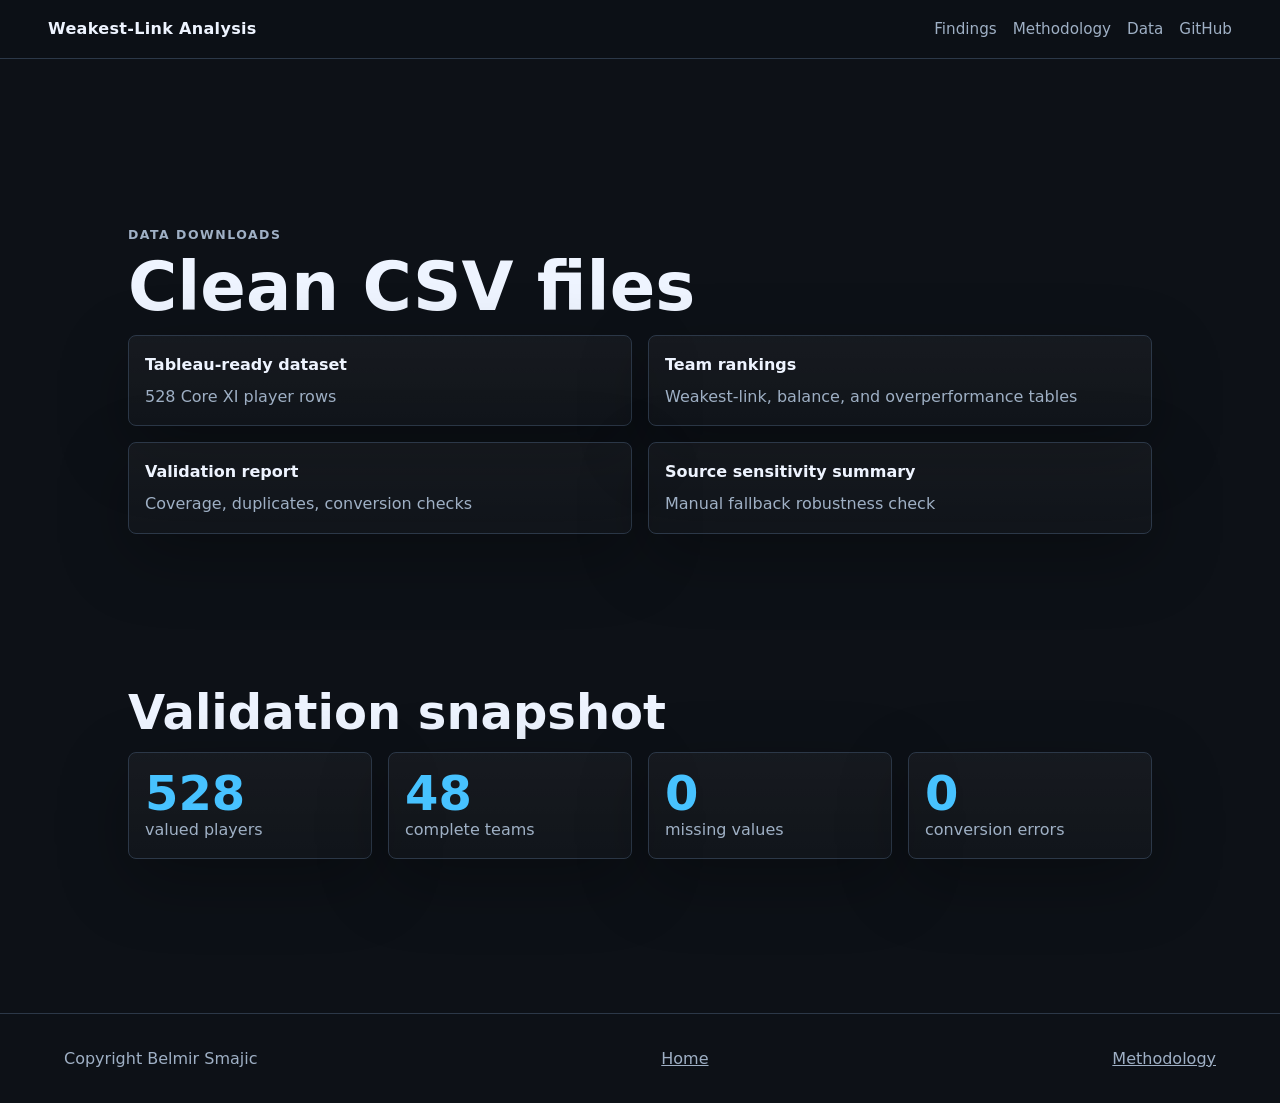
==== docs/data.html @ 553e45a3 "Publish World Cup weakest-link portfolio project" ====
<!doctype html>
<html lang="en">
<head>
  <meta charset="utf-8">
  <meta name="viewport" content="width=device-width, initial-scale=1">
  <title>Data | 2026 World Cup Weakest-Link Analysis</title>
  <link rel="icon" href="assets/favicon.svg" type="image/svg+xml">
  <link rel="stylesheet" href="styles.css">
</head>
<body>
  <header class="site-header">
    <a class="brand" href="index.html">Weakest-Link Analysis</a>
    <nav aria-label="Primary navigation">
      <a href="index.html#findings">Findings</a>
      <a href="methodology.html">Methodology</a>
      <a href="data.html">Data</a>
      <a href="https://github.com/BelmirSmajic/2026-world-cup-weakest-link">GitHub</a>
    </nav>
  </header>
  <main class="page">
    <section class="section">
      <p class="eyebrow">Data downloads</p>
      <h1>Clean CSV files</h1>
      <div class="download-grid">
        <a href="data/tableau_world_cup_weakest_link.csv"><strong>Tableau-ready dataset</strong><span>528 Core XI player rows</span></a>
        <a href="data/team_rankings.csv"><strong>Team rankings</strong><span>Weakest-link, balance, and overperformance tables</span></a>
        <a href="data/final_value_validation_report.csv"><strong>Validation report</strong><span>Coverage, duplicates, conversion checks</span></a>
        <a href="data/source_mix_sensitivity_summary.csv"><strong>Source sensitivity summary</strong><span>Manual fallback robustness check</span></a>
      </div>
    </section>
    <section class="section">
      <h2>Validation snapshot</h2>
      <div class="metric-grid compact">
        <article><strong>528</strong><span>valued players</span></article>
        <article><strong>48</strong><span>complete teams</span></article>
        <article><strong>0</strong><span>missing values</span></article>
        <article><strong>0</strong><span>conversion errors</span></article>
      </div>
    </section>
  </main>
  <footer><span>Copyright Belmir Smajic</span><a href="index.html">Home</a><a href="methodology.html">Methodology</a></footer>
</body>
</html>
---- docs/styles.css ----
:root {
  color-scheme: dark;
  --bg: #0d1117;
  --panel: #151b23;
  --panel-2: #1d2632;
  --text: #eef4ff;
  --muted: #9fb0c5;
  --line: #2c3848;
  --accent: #47c2ff;
  --accent-2: #7ee787;
  --warn: #f2cc60;
  --danger: #ff7b72;
  --shadow: 0 22px 70px rgba(0, 0, 0, .28);
}
* { box-sizing: border-box; }
body {
  margin: 0;
  font-family: Inter, ui-sans-serif, system-ui, -apple-system, BlinkMacSystemFont, "Segoe UI", sans-serif;
  background: var(--bg);
  color: var(--text);
  line-height: 1.6;
}
a { color: inherit; }
.site-header {
  position: sticky;
  top: 0;
  z-index: 10;
  display: flex;
  align-items: center;
  justify-content: space-between;
  gap: 1rem;
  padding: 1rem clamp(1rem, 4vw, 3rem);
  background: rgba(13, 17, 23, .86);
  border-bottom: 1px solid var(--line);
  backdrop-filter: blur(18px);
}
.brand { font-weight: 800; text-decoration: none; letter-spacing: .02em; }
nav { display: flex; gap: 1rem; flex-wrap: wrap; color: var(--muted); font-size: .95rem; }
nav a { text-decoration: none; }
nav a:hover { color: var(--text); }
.hero {
  min-height: 82vh;
  display: grid;
  grid-template-columns: minmax(0, 1.4fr) minmax(18rem, .6fr);
  align-items: center;
  gap: clamp(2rem, 5vw, 5rem);
  padding: clamp(3rem, 7vw, 7rem) clamp(1rem, 5vw, 5rem);
}
.hero h1, .page h1 {
  max-width: 12ch;
  margin: .4rem 0 1rem;
  font-size: 5.5rem;
  line-height: .92;
  letter-spacing: 0;
}
.page h1 { max-width: 16ch; font-size: 4.2rem; }
.lede { max-width: 43rem; color: var(--muted); font-size: 1.25rem; }
.eyebrow {
  color: var(--accent-2);
  font-size: .78rem;
  font-weight: 800;
  letter-spacing: .12em;
  text-transform: uppercase;
}
.hero-actions { display: flex; gap: .8rem; flex-wrap: wrap; margin-top: 2rem; }
.button {
  display: inline-flex;
  align-items: center;
  justify-content: center;
  min-height: 2.75rem;
  padding: .72rem 1rem;
  border: 1px solid var(--line);
  border-radius: 6px;
  background: var(--panel);
  color: var(--text);
  text-decoration: none;
  font-weight: 700;
}
.button.primary { background: var(--accent); border-color: var(--accent); color: #06111d; }
.hero-panel, .note-card, .tableau-card, .chart-card, .metric-grid article, .download-grid a {
  border: 1px solid var(--line);
  border-radius: 8px;
  background: linear-gradient(180deg, rgba(255,255,255,.04), rgba(255,255,255,.015));
  box-shadow: var(--shadow);
}
.hero-panel { padding: 1.5rem; display: grid; gap: .35rem; }
.hero-panel strong { font-size: 4.5rem; line-height: 1; color: var(--accent); }
.hero-panel span { color: var(--muted); }
.metric-grid {
  display: grid;
  grid-template-columns: repeat(4, minmax(0, 1fr));
  gap: 1rem;
  padding: 0 clamp(1rem, 5vw, 5rem) 4rem;
}
.metric-grid.compact { padding: 0; margin-top: 1rem; }
.metric-grid article { padding: 1rem; }
.metric-grid strong { display: block; font-size: 3rem; color: var(--accent); line-height: 1; }
.metric-grid span { color: var(--muted); }
.section, .page {
  padding: clamp(3rem, 6vw, 5rem) clamp(1rem, 5vw, 5rem);
}
.section-heading { max-width: 48rem; margin-bottom: 1.5rem; }
.section h2 { max-width: 22ch; margin: 0 0 1rem; font-size: 3rem; line-height: 1; }
.section p { max-width: 60rem; color: var(--muted); }
.chart-grid {
  display: grid;
  grid-template-columns: repeat(2, minmax(0, 1fr));
  gap: 1rem;
}
.chart-card { padding: 1rem; min-height: 24rem; }
.chart-card.wide { grid-column: 1 / -1; }
.chart-card h3 { margin: 0 0 1rem; }
.chart { min-height: 18rem; }
.bar-row {
  display: grid;
  grid-template-columns: minmax(7rem, 11rem) 1fr minmax(4rem, 6rem);
  gap: .75rem;
  align-items: center;
  margin: .55rem 0;
  color: var(--muted);
}
.bar-track { height: .8rem; background: #0a0e14; border-radius: 2px; overflow: hidden; }
.bar-fill { height: 100%; background: linear-gradient(90deg, var(--accent), var(--accent-2)); }
.bar-row strong { color: var(--text); font-size: .9rem; }
.chart-svg { width: 100%; min-height: 21rem; overflow: visible; }
.axis, .tick { stroke: var(--line); }
.dot { fill: var(--accent); opacity: .82; }
.dot.advanced { fill: var(--accent-2); }
.label { fill: var(--muted); font-size: 12px; }
.split {
  display: grid;
  grid-template-columns: minmax(0, 1.2fr) minmax(18rem, .8fr);
  gap: 1.5rem;
  align-items: start;
}
.note-card, .tableau-card { padding: 1.25rem; }
.tableau-card { display: flex; justify-content: space-between; align-items: center; gap: 1rem; flex-wrap: wrap; }
.method-list { display: grid; gap: 1rem; max-width: 65rem; }
.method-list article { border-top: 1px solid var(--line); padding-top: 1rem; }
.clean-list { color: var(--muted); }
.download-grid {
  display: grid;
  grid-template-columns: repeat(2, minmax(0, 1fr));
  gap: 1rem;
  max-width: 70rem;
}
.download-grid a { display: grid; gap: .4rem; padding: 1rem; text-decoration: none; }
.download-grid span { color: var(--muted); }
footer {
  display: flex;
  gap: 1rem;
  justify-content: space-between;
  flex-wrap: wrap;
  padding: 2rem clamp(1rem, 5vw, 5rem);
  border-top: 1px solid var(--line);
  color: var(--muted);
}
@media (max-width: 850px) {
  .hero, .split, .chart-grid, .download-grid { grid-template-columns: 1fr; }
  .hero h1 { font-size: 4.25rem; }
  .page h1 { font-size: 3.25rem; }
  .metric-grid { grid-template-columns: repeat(2, minmax(0, 1fr)); }
  .site-header { align-items: flex-start; flex-direction: column; }
  .chart-card.wide { grid-column: auto; }
}
@media (max-width: 520px) {
  .hero h1 { font-size: 3rem; }
  .page h1 { font-size: 2.5rem; }
  .lede { font-size: 1.1rem; }
  .hero-panel strong, .metric-grid strong { font-size: 2.6rem; }
  .section h2 { font-size: 2rem; }
  .metric-grid { grid-template-columns: 1fr; }
  .bar-row { grid-template-columns: 1fr; gap: .35rem; }
}
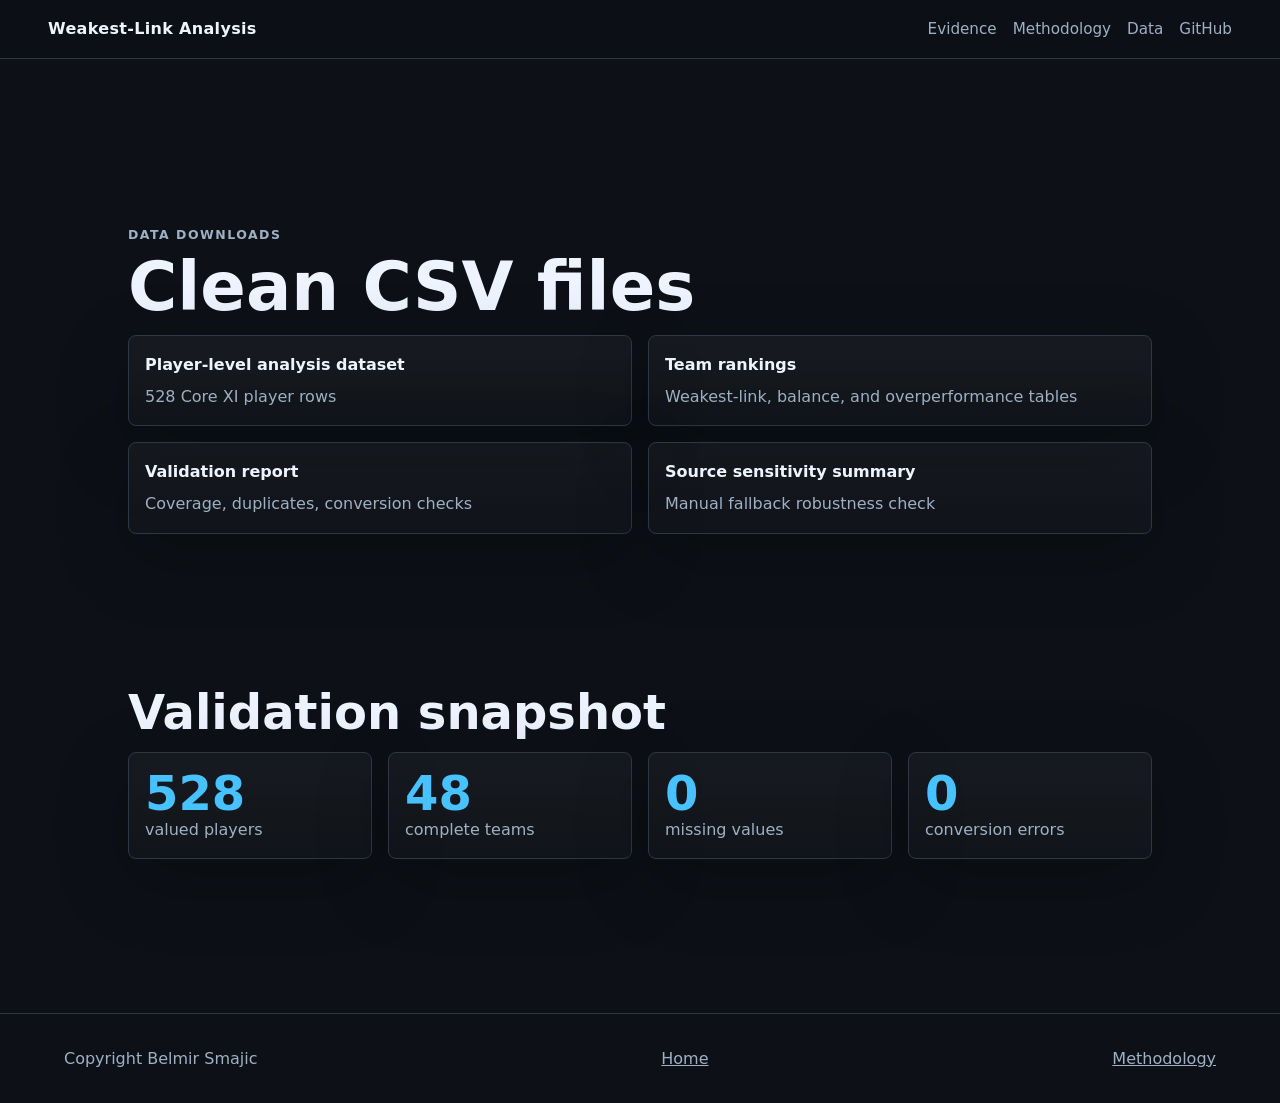
==== commit d5e6b7a7: "Redesign homepage analytical story" ====
--- a/docs/data.html
+++ b/docs/data.html
@@ -11,7 +11,7 @@
   <header class="site-header">
     <a class="brand" href="index.html">Weakest-Link Analysis</a>
     <nav aria-label="Primary navigation">
-      <a href="index.html#findings">Findings</a>
+      <a href="index.html#evidence">Evidence</a>
       <a href="methodology.html">Methodology</a>
       <a href="data.html">Data</a>
       <a href="https://github.com/BelmirSmajic/2026-world-cup-weakest-link">GitHub</a>
@@ -22,7 +22,7 @@
       <p class="eyebrow">Data downloads</p>
       <h1>Clean CSV files</h1>
       <div class="download-grid">
-        <a href="data/tableau_world_cup_weakest_link.csv"><strong>Tableau-ready dataset</strong><span>528 Core XI player rows</span></a>
+        <a href="data/player_level_analysis.csv"><strong>Player-level analysis dataset</strong><span>528 Core XI player rows</span></a>
         <a href="data/team_rankings.csv"><strong>Team rankings</strong><span>Weakest-link, balance, and overperformance tables</span></a>
         <a href="data/final_value_validation_report.csv"><strong>Validation report</strong><span>Coverage, duplicates, conversion checks</span></a>
         <a href="data/source_mix_sensitivity_summary.csv"><strong>Source sensitivity summary</strong><span>Manual fallback robustness check</span></a>
--- a/docs/styles.css
+++ b/docs/styles.css
@@ -46,14 +46,22 @@
   gap: clamp(2rem, 5vw, 5rem);
   padding: clamp(3rem, 7vw, 7rem) clamp(1rem, 5vw, 5rem);
 }
-.hero h1, .page h1 {
-  max-width: 12ch;
-  margin: .4rem 0 1rem;
-  font-size: 5.5rem;
-  line-height: .92;
-  letter-spacing: 0;
-}
+.hero h1, .page h1 {
+  max-width: 13ch;
+  margin: .4rem 0 1rem;
+  font-size: 5rem;
+  line-height: .92;
+  letter-spacing: 0;
+}
 .page h1 { max-width: 16ch; font-size: 4.2rem; }
+.subhead {
+  max-width: 48rem;
+  margin: 0 0 .8rem;
+  color: var(--text);
+  font-size: 1.65rem;
+  line-height: 1.25;
+  font-weight: 800;
+}
 .lede { max-width: 43rem; color: var(--muted); font-size: 1.25rem; }
 .eyebrow {
   color: var(--accent-2);
@@ -77,15 +85,16 @@
   font-weight: 700;
 }
 .button.primary { background: var(--accent); border-color: var(--accent); color: #06111d; }
-.hero-panel, .note-card, .tableau-card, .chart-card, .metric-grid article, .download-grid a {
-  border: 1px solid var(--line);
-  border-radius: 8px;
-  background: linear-gradient(180deg, rgba(255,255,255,.04), rgba(255,255,255,.015));
-  box-shadow: var(--shadow);
-}
-.hero-panel { padding: 1.5rem; display: grid; gap: .35rem; }
+.hero-panel, .note-card, .chart-card, .metric-grid article, .download-grid a, .explain-grid article, .story-grid article, .table-card {
+  border: 1px solid var(--line);
+  border-radius: 8px;
+  background: linear-gradient(180deg, rgba(255,255,255,.04), rgba(255,255,255,.015));
+  box-shadow: var(--shadow);
+}
+.hero-panel { padding: 1.5rem; display: grid; gap: .35rem; }
 .hero-panel strong { font-size: 4.5rem; line-height: 1; color: var(--accent); }
-.hero-panel span { color: var(--muted); }
+.hero-panel span { color: var(--muted); }
+.answer-panel { align-self: stretch; align-content: center; }
 .metric-grid {
   display: grid;
   grid-template-columns: repeat(4, minmax(0, 1fr));
@@ -99,42 +108,78 @@
 .section, .page {
   padding: clamp(3rem, 6vw, 5rem) clamp(1rem, 5vw, 5rem);
 }
-.section-heading { max-width: 48rem; margin-bottom: 1.5rem; }
+.section-heading { max-width: 48rem; margin-bottom: 1.5rem; }
 .section h2 { max-width: 22ch; margin: 0 0 1rem; font-size: 3rem; line-height: 1; }
-.section p { max-width: 60rem; color: var(--muted); }
+.section p { max-width: 60rem; color: var(--muted); }
+.explain-grid, .story-grid, .table-grid {
+  display: grid;
+  grid-template-columns: repeat(3, minmax(0, 1fr));
+  gap: 1rem;
+}
+.table-grid { grid-template-columns: repeat(2, minmax(0, 1fr)); }
+.explain-grid article, .story-grid article, .table-card { padding: 1rem; }
+.explain-grid strong, .story-grid strong, .note-card strong { display: block; margin-bottom: .35rem; color: var(--text); }
+.case-story blockquote {
+  max-width: 68rem;
+  margin: 1.25rem 0 0;
+  padding: 1rem 1.25rem;
+  border-left: 4px solid var(--accent);
+  background: rgba(71, 194, 255, .08);
+  color: var(--text);
+  font-size: 1.15rem;
+  line-height: 1.5;
+}
 .chart-grid {
   display: grid;
   grid-template-columns: repeat(2, minmax(0, 1fr));
   gap: 1rem;
 }
-.chart-card { padding: 1rem; min-height: 24rem; }
-.chart-card.wide { grid-column: 1 / -1; }
-.chart-card h3 { margin: 0 0 1rem; }
-.chart { min-height: 18rem; }
-.bar-row {
-  display: grid;
-  grid-template-columns: minmax(7rem, 11rem) 1fr minmax(4rem, 6rem);
-  gap: .75rem;
-  align-items: center;
-  margin: .55rem 0;
-  color: var(--muted);
-}
-.bar-track { height: .8rem; background: #0a0e14; border-radius: 2px; overflow: hidden; }
-.bar-fill { height: 100%; background: linear-gradient(90deg, var(--accent), var(--accent-2)); }
-.bar-row strong { color: var(--text); font-size: .9rem; }
-.chart-svg { width: 100%; min-height: 21rem; overflow: visible; }
-.axis, .tick { stroke: var(--line); }
-.dot { fill: var(--accent); opacity: .82; }
-.dot.advanced { fill: var(--accent-2); }
-.label { fill: var(--muted); font-size: 12px; }
+.chart-card { padding: 1rem; min-height: 24rem; }
+.compact-card { min-height: 14rem; }
+.scatter-card { min-height: 30rem; }
+.chart-card.wide { grid-column: 1 / -1; }
+.chart-card h3 { margin: 0 0 1rem; }
+.chart { min-height: 18rem; }
+.bar-row, .quartile-row, .correlation-row {
+  display: grid;
+  grid-template-columns: minmax(7rem, 11rem) 1fr minmax(4rem, 6rem);
+  gap: .75rem;
+  align-items: center;
+  margin: .55rem 0;
+  color: var(--muted);
+}
+.quartile-row { grid-template-columns: minmax(10rem, 15rem) 1fr minmax(4rem, 5rem); }
+.correlation-row { grid-template-columns: minmax(12rem, 16rem) 1fr minmax(4rem, 5rem); }
+.quartile-row strong, .correlation-row strong { display: block; color: var(--text); }
+.quartile-row span, .correlation-row span { display: block; font-size: .88rem; }
+.quartile-row b, .correlation-row b { color: var(--text); text-align: right; }
+.bar-track { height: .8rem; background: #0a0e14; border-radius: 2px; overflow: hidden; }
+.bar-fill { height: 100%; background: linear-gradient(90deg, var(--accent), var(--accent-2)); }
+.bar-row strong { color: var(--text); font-size: .9rem; }
+.chart-svg { width: 100%; min-height: 21rem; overflow: visible; }
+.scatter-svg { min-height: 28rem; }
+.axis, .tick { stroke: var(--line); }
+.grid { stroke: var(--line); opacity: .55; }
+.dot { fill: var(--accent); opacity: .82; }
+.dot.advanced { fill: var(--accent-2); }
+.label { fill: var(--muted); font-size: 12px; }
+.axis-label { font-size: 11px; }
+.axis-title { fill: var(--text); font-size: 14px; font-weight: 700; }
+.trend-line { stroke: var(--warn); stroke-width: 2; stroke-dasharray: 6 5; }
+.team-label { fill: var(--text); font-size: 12px; font-weight: 800; paint-order: stroke; stroke: var(--bg); stroke-width: 4px; }
+.chart-note {
+  margin-top: .8rem;
+  color: var(--muted);
+}
+.legend .label { font-size: 12px; }
 .split {
   display: grid;
   grid-template-columns: minmax(0, 1.2fr) minmax(18rem, .8fr);
   gap: 1.5rem;
   align-items: start;
 }
-.note-card, .tableau-card { padding: 1.25rem; }
-.tableau-card { display: flex; justify-content: space-between; align-items: center; gap: 1rem; flex-wrap: wrap; }
+.note-card { padding: 1.25rem; }
+.methodology-note .note-card { max-width: 70rem; }
 .method-list { display: grid; gap: 1rem; max-width: 65rem; }
 .method-list article { border-top: 1px solid var(--line); padding-top: 1rem; }
 .clean-list { color: var(--muted); }
@@ -144,9 +189,14 @@
   gap: 1rem;
   max-width: 70rem;
 }
-.download-grid a { display: grid; gap: .4rem; padding: 1rem; text-decoration: none; }
-.download-grid span { color: var(--muted); }
-footer {
+.download-grid a { display: grid; gap: .4rem; padding: 1rem; text-decoration: none; }
+.download-grid span { color: var(--muted); }
+table { width: 100%; border-collapse: collapse; font-size: .95rem; }
+th, td { padding: .7rem .55rem; border-bottom: 1px solid var(--line); text-align: left; }
+th { color: var(--muted); font-size: .78rem; text-transform: uppercase; letter-spacing: .08em; }
+td { color: var(--text); }
+td:nth-child(3), td:nth-child(4) { white-space: nowrap; }
+footer {
   display: flex;
   gap: 1rem;
   justify-content: space-between;
@@ -156,7 +206,7 @@
   color: var(--muted);
 }
 @media (max-width: 850px) {
-  .hero, .split, .chart-grid, .download-grid { grid-template-columns: 1fr; }
+  .hero, .split, .chart-grid, .download-grid, .explain-grid, .story-grid, .table-grid { grid-template-columns: 1fr; }
   .hero h1 { font-size: 4.25rem; }
   .page h1 { font-size: 3.25rem; }
   .metric-grid { grid-template-columns: repeat(2, minmax(0, 1fr)); }
@@ -166,9 +216,14 @@
 @media (max-width: 520px) {
   .hero h1 { font-size: 3rem; }
   .page h1 { font-size: 2.5rem; }
+  .subhead { font-size: 1.25rem; }
   .lede { font-size: 1.1rem; }
   .hero-panel strong, .metric-grid strong { font-size: 2.6rem; }
   .section h2 { font-size: 2rem; }
   .metric-grid { grid-template-columns: 1fr; }
-  .bar-row { grid-template-columns: 1fr; gap: .35rem; }
-}
+  .bar-row, .quartile-row, .correlation-row { grid-template-columns: 1fr; gap: .35rem; }
+  .quartile-row b, .correlation-row b { text-align: left; }
+  .chart-card { padding: .75rem; }
+  table { font-size: .86rem; }
+  th, td { padding: .55rem .35rem; }
+}
